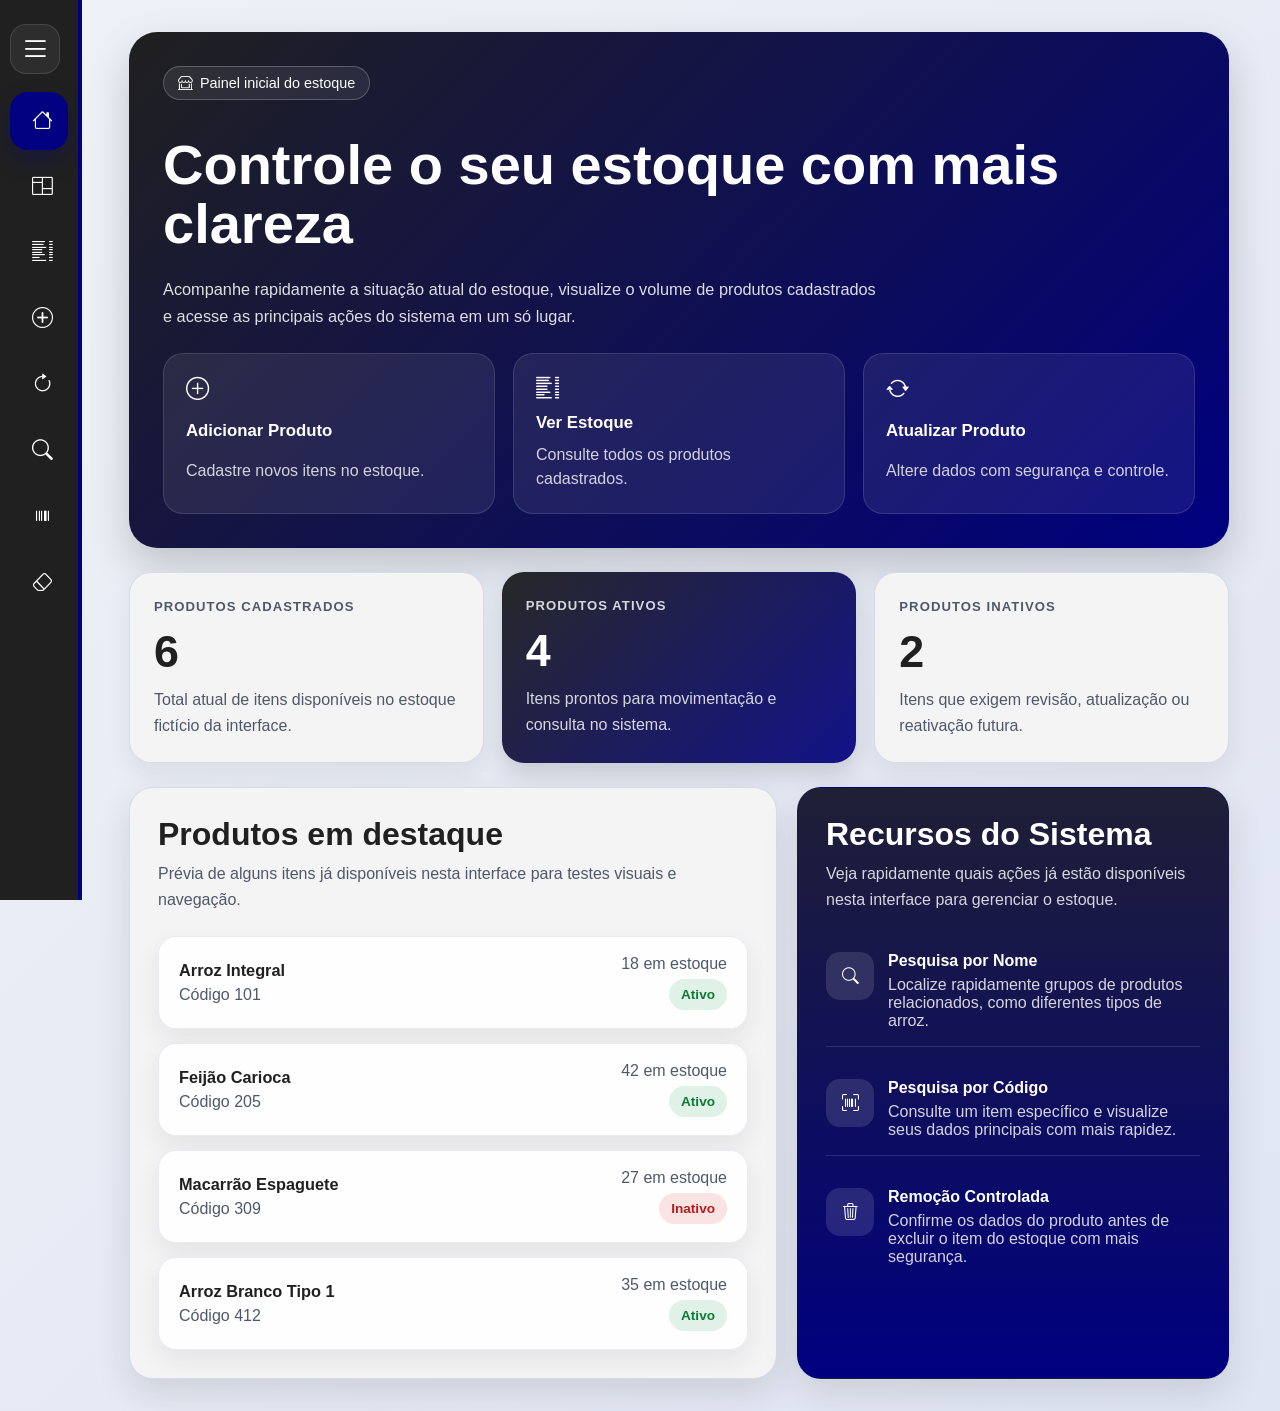
==== index.html @ 756fa9c1 "Update index.html" ====
﻿<!DOCTYPE html>
<html lang="pt-BR">
<head>
    <meta charset="UTF-8">
    <meta name="viewport" content="width=device-width, initial-scale=1.0">
    <title>Início</title>
    <link rel="stylesheet" href="styles/style.css">
    <link rel="stylesheet" href="https://cdn.jsdelivr.net/npm/bootstrap-icons@1.13.1/font/bootstrap-icons.min.css">
    <link rel="icon" type="image/x-icon" href="/images/super-favicon.png">
</head>
<body>
    <div id="menu-container"></div>

    <main class="conteudo-principal conteudo-principal--topo">
        <section class="pagina">
            <div class="home-hero card-gradiente-hero">
                <div class="home-hero__conteudo">
                    <span class="cabecalho-cadastro__tag home-hero__tag">
                        <i class="bi bi-shop-window"></i>
                        Painel inicial do estoque
                    </span>
                    <h1>Controle o seu estoque com mais clareza</h1>
                    <p>Acompanhe rapidamente a situação atual do estoque, visualize o volume de produtos cadastrados e acesse as principais ações do sistema em um só lugar.</p>

                    <div class="home-atalhos">
                        <a href="/pages/add_produto.html" class="home-atalho-card">
                            <i class="bi bi-plus-circle"></i>
                            <strong>Adicionar Produto</strong>
                            <span>Cadastre novos itens no estoque.</span>
                        </a>
                        <a href="/pages/listar_produto.html" class="home-atalho-card">
                            <i class="bi bi-list-columns"></i>
                            <strong>Ver Estoque</strong>
                            <span>Consulte todos os produtos cadastrados.</span>
                        </a>
                        <a href="/pages/atualizar_produto.html" class="home-atalho-card">
                            <i class="bi bi-arrow-repeat"></i>
                            <strong>Atualizar Produto</strong>
                            <span>Altere dados com segurança e controle.</span>
                        </a>
                    </div>
                </div>
            </div>

            <section class="home-resumo-grid grid-3">
                <article class="home-resumo-card card-branco card-branco--superficie">
                    <span class="home-resumo-card__rotulo card-label">Produtos cadastrados</span>
                    <strong id="home-total-produtos">0</strong>
                    <p>Total atual de itens disponíveis no estoque fictício da interface.</p>
                </article>
                <article class="home-resumo-card home-resumo-card--destaque card-gradiente">
                    <span class="home-resumo-card__rotulo card-label">Produtos ativos</span>
                    <strong id="home-total-ativos">0</strong>
                    <p>Itens prontos para movimentação e consulta no sistema.</p>
                </article>
                <article class="home-resumo-card card-branco card-branco--superficie">
                    <span class="home-resumo-card__rotulo card-label">Produtos inativos</span>
                    <strong id="home-total-inativos">0</strong>
                    <p>Itens que exigem revisão, atualização ou reativação futura.</p>
                </article>
            </section>

            <section class="home-paineis-grid">
                <section class="home-painel">
                    <div class="home-painel__topo">
                        <div>
                            <h2>Produtos em destaque</h2>
                            <p>Prévia de alguns itens já disponíveis nesta interface para testes visuais e navegação.</p>
                        </div>
                    </div>
                    <div class="home-lista-recentes" id="home-lista-recentes"></div>
                </section>

                <section class="home-painel home-painel--escuro">
                    <div class="home-painel__topo">
                        <div>
                            <h2>Recursos do Sistema</h2>
                            <p>Veja rapidamente quais ações já estão disponíveis nesta interface para gerenciar o estoque.</p>
                        </div>
                    </div>
                    <div class="home-etapas">
                        <article class="home-etapa-item">
                            <span><i class="bi bi-search"></i></span>
                            <div>
                                <strong>Pesquisa por Nome</strong>
                                <p>Localize rapidamente grupos de produtos relacionados, como diferentes tipos de arroz.</p>
                            </div>
                        </article>
                        <article class="home-etapa-item">
                            <span><i class="bi bi-upc-scan"></i></span>
                            <div>
                                <strong>Pesquisa por Código</strong>
                                <p>Consulte um item específico e visualize seus dados principais com mais rapidez.</p>
                            </div>
                        </article>
                        <article class="home-etapa-item">
                            <span><i class="bi bi-trash3"></i></span>
                            <div>
                                <strong>Remoção Controlada</strong>
                                <p>Confirme os dados do produto antes de excluir o item do estoque com mais segurança.</p>
                            </div>
                        </article>
                    </div>
                </section>
            </section>
        </section>
    </main>

    <script src="/menu/menu.js"></script>
    <script src="/script.js"></script>
</body>
</html>
---- styles/style.css ----
﻿:root {
    --fonte-base: Arial, Helvetica, sans-serif;
    --cor-texto: #202020;
    --cor-texto-suave: #4f586b;
    --cor-texto-forte: #111827;
    --cor-branca: #fff;
    --cor-menu: #202020;
    --cor-primaria: #000080;
    --cor-primaria-hover: #0000a0;
    --cor-superficie: #f4f4f4;
    --cor-borda-input: #c9cfdb;
    --cor-input-desabilitado: #eef1f7;
    --cor-texto-desabilitado: #7c8597;
    --cor-borda-desabilitada: #d8deea;
    --cor-borda-suave: rgba(0, 0, 128, 0.12);
    --cor-borda-media: rgba(0, 0, 128, 0.1);
    --cor-borda-card: rgba(0, 0, 128, 0.08);
    --cor-overlay-mobile: rgba(15, 23, 42, 0.46);
    --gradiente-principal: linear-gradient(135deg, #202020 0%, #000080 100%);
    --gradiente-secundario: linear-gradient(180deg, #f4f4f4 0%, #edf2fb 100%);
    --gradiente-card-escuro: linear-gradient(135deg, rgba(32, 32, 32, 0.96) 0%, rgba(0, 0, 128, 0.92) 100%);
    --gradiente-painel-escuro: linear-gradient(180deg, #1f1f35 0%, #000080 100%);
    --gradiente-perigo: linear-gradient(135deg, #7f1d1d 0%, #b91c1c 100%);
    --gradiente-sucesso: linear-gradient(135deg, #0f7a38 0%, #2f9e55 100%);
    --sombra-painel: 0 14px 35px rgba(32, 32, 32, 0.12);
    --sombra-card-suave: 0 10px 24px rgba(32, 32, 32, 0.08);
    --sombra-card-escuro: 0 12px 24px rgba(0, 0, 0, 0.14);
    --sombra-hero: 0 18px 40px rgba(0, 0, 0, 0.18);
    --raio-sm: 12px;
    --raio-md: 14px;
    --raio-lg: 18px;
    --raio-xl: 20px;
    --raio-2xl: 22px;
    --raio-3xl: 24px;
    --raio-hero: 28px;
    --raio-pill: 999px;
    --titulo-pagina: clamp(2rem, 4vw, 2.8rem);
    --titulo-secao: clamp(1.65rem, 3vw, 2.1rem);
    --titulo-card-md: 1.4rem;
    --titulo-card-sm: 1.35rem;
    --titulo-card-xs: 1.25rem;
    --titulo-card-xxs: 1.2rem;
    --menu-largura: 78px;
    --menu-largura-expandido: 292px;
    --menu-largura-mobile: 58px;
}
* {
    margin: 0;
    padding: 0;
    box-sizing: border-box;
    font-family: var(--fonte-base);
}
body {
    min-height: 100vh;
    overflow-x: hidden;
    background: linear-gradient(135deg, #eef1f7 0%, #dfe5f2 100%);
    color: var(--cor-texto);
}
img,
svg,
canvas { max-width: 100%; }
fieldset { border: none; }
label {
    font-size: 0.96rem;
    font-weight: 700;
    color: var(--cor-texto);
}
input,
select,
button {
    padding: 12px 14px;
    border-radius: var(--raio-sm);
    font-size: 0.98rem;
}
input,
select {
    border: 1px solid var(--cor-borda-input);
    background: var(--cor-branca);
    color: var(--cor-texto);
    transition: border-color 0.3s, box-shadow 0.3s, transform 0.3s;
}
input:focus,
select:focus {
    outline: none;
    border-color: var(--cor-primaria);
    box-shadow: 0 0 0 4px rgba(0, 0, 128, 0.12);
    transform: translateY(-1px);
}
button {
    border: none;
    background: var(--cor-primaria);
    color: var(--cor-branca);
    font-weight: 700;
    cursor: pointer;
    transition: 0.3s;
}
button:hover { background: var(--cor-primaria-hover); }
input::-webkit-outer-spin-button,
input::-webkit-inner-spin-button { -webkit-appearance: none; margin: 0; }
nav.menu-lateral {
    position: fixed;
    top: 0;
    left: 0;
    z-index: 10;
    width: var(--menu-largura);
    height: 100%;
    overflow: hidden;
    padding: 24px 10px;
    background: var(--cor-menu);
    box-shadow: 4px 0 0 var(--cor-primaria);
    transition: width 0.4s ease, padding 0.4s ease;
}
nav.menu-lateral.expandir { width: var(--menu-largura-expandido); }
.botao-expandir {
    display: grid;
    place-items: center;
    width: 50px;
    height: 50px;
    margin: 0 0 18px;
    padding: 0;
    border: 1px solid rgba(255, 255, 255, 0.12);
    border-radius: 16px;
    background: rgba(255, 255, 255, 0.06);
}
.botao-expandir > i {
    color: var(--cor-branca);
    font-size: 1.9rem;
    line-height: 1;
}
nav.menu-lateral .botao-expandir:hover {
    border-color: rgba(255, 255, 255, 0.24);
    background: rgba(0, 0, 128, 0.85);
    transform: translateY(-1px);
}
ul { height: calc(100% - 68px); list-style: none; }
ul li.item-menu {
    margin-bottom: 8px;
    border-radius: var(--raio-lg);
    transition: background-color 0.25s ease, transform 0.25s ease;
}
ul li.item-menu:hover,
ul li.ativo { background: var(--cor-primaria); }
ul li.ativo { box-shadow: 0 10px 22px rgba(0, 0, 128, 0.28); }
ul li.item-menu:hover { transform: translateX(2px); }
ul li.item-menu a {
    display: grid;
    grid-template-columns: 32px 1fr;
    align-items: center;
    column-gap: 14px;
    min-height: 58px;
    overflow: hidden;
    padding: 14px 16px;
    color: var(--cor-branca);
    text-decoration: none;
    font-size: 0.92rem;
}
ul li.item-menu a .icon {
    display: inline-flex;
    justify-content: center;
    align-items: center;
    width: 32px;
    min-width: 32px;
}
ul li.item-menu a .icon > i { font-size: 1.3rem; line-height: 1; }
ul li.item-menu a .txt-link {
    width: 0;
    overflow: hidden;
    white-space: nowrap;
    opacity: 0;
    transform: translateX(10px);
    pointer-events: none;
    transition: opacity 0.4s ease, transform 0.4s ease, width 0.4s ease;
}
nav.menu-lateral.expandir .txt-link {
    width: 100%;
    opacity: 1;
    transform: translateX(0);
    pointer-events: auto;
}
.conteudo-principal {
    display: flex;
    flex-direction: column;
    justify-content: center;
    align-items: center;
    min-height: 100vh;
    margin-left: var(--menu-largura);
    padding: 32px 24px;
    transition: margin-left 0.4s ease;
}
.conteudo-principal--topo { justify-content: flex-start; }
nav.menu-lateral.expandir ~ .conteudo-principal { margin-left: var(--menu-largura-expandido); }
.pagina {
    display: grid;
    gap: 24px;
    width: 100%;
    max-width: 1100px;
}
.painel,
.form-cadastro-produto,
.painel-estoque,
.painel-atualizacao,
.painel-pesquisa-codigo,
.painel-pesquisa-nome,
.painel-remocao-produto,
.home-painel,
.dashboard-painel {
    width: 100%;
    padding: 28px;
    border: 1px solid var(--cor-borda-suave);
    border-radius: var(--raio-2xl);
    background: var(--cor-superficie);
    box-shadow: var(--sombra-painel);
}
.painel--secundario,
.painel-atualizacao--secundario,
.painel-pesquisa-codigo--secundario,
.painel-pesquisa-nome--secundario,
.painel-remocao-produto--secundario,
.dashboard-painel--secundario { background: var(--gradiente-secundario); }
.painel__topo,
.painel-estoque__topo,
.painel-atualizacao__topo,
.home-painel__topo,
.dashboard-painel__topo { margin-bottom: 24px; }
.painel__topo,
.painel-estoque__topo,
.painel-atualizacao__topo {
    display: flex;
    justify-content: space-between;
    align-items: flex-start;
    gap: 20px;
}
.painel__topo p,
.painel-estoque__topo p,
.painel-atualizacao__topo p,
.home-painel__topo p,
.dashboard-painel__topo p,
.rodape-formulario__texto,
.estado-vazio p,
.dashboard-legenda-item p {
    color: var(--cor-texto-suave);
    line-height: 1.6;
}
.painel__topo p,
.painel-estoque__topo p,
.painel-atualizacao__topo p,
.cabecalho-cadastro p { max-width: 620px; }
.card-branco,
.card-gradiente { border-radius: var(--raio-lg); }
.card-branco {
    border: 1px solid var(--cor-borda-card);
    background: rgba(255, 255, 255, 0.88);
    box-shadow: var(--sombra-card-suave);
}
.card-branco--superficie {
    border-color: var(--cor-borda-media);
    background: var(--cor-superficie);
}
.card-gradiente {
    color: var(--cor-branca);
    background: var(--gradiente-card-escuro);
    box-shadow: var(--sombra-card-escuro);
}
.card-gradiente-hero {
    color: var(--cor-branca);
    background: var(--gradiente-principal);
    box-shadow: var(--sombra-hero);
}
.card-label { letter-spacing: 0.08em; text-transform: uppercase; }
.grid-stack { display: grid; gap: 24px; }
.grid-3 { display: grid; grid-template-columns: repeat(3, minmax(0, 1fr)); gap: 18px; }
.campo-coluna { display: flex; flex-direction: column; }
.campo-coluna--8 { gap: 8px; }
.campo-coluna--10 { gap: 10px; }
.icone-box { display: grid; place-items: center; color: var(--cor-branca); }
.status-produto {
    display: inline-flex;
    justify-content: center;
    align-items: center;
    padding: 8px 12px;
    border-radius: var(--raio-pill);
    background: rgba(0, 0, 128, 0.1);
    color: var(--cor-primaria);
    font-size: 0.85rem;
    font-weight: 700;
}
.status-produto--ativo { background: rgba(13, 148, 64, 0.12); color: #0f7a38; }
.status-produto--inativo { background: rgba(220, 38, 38, 0.12); color: #b91c1c; }
.estado-vazio {
    display: grid;
    justify-items: center;
    gap: 14px;
    margin-top: 24px;
    padding: 36px 24px;
    border: 2px dashed rgba(0, 0, 128, 0.16);
    border-radius: var(--raio-xl);
    background: linear-gradient(180deg, rgba(255, 255, 255, 0.8) 0%, rgba(238, 241, 247, 0.95) 100%);
    text-align: center;
}
.estado-vazio--compacto { margin-top: 0; }
.estado-vazio__icone {
    width: 76px;
    height: 76px;
    border-radius: var(--raio-3xl);
    background: var(--gradiente-principal);
    font-size: 2rem;
    box-shadow: 0 14px 26px rgba(0, 0, 0, 0.14);
}
.estado-vazio__icone--sucesso { background: var(--gradiente-sucesso); }
.estado-vazio h3 { font-size: var(--titulo-card-sm); }
.oculto { display: none !important; }
.home-hero { padding: 34px; border-radius: var(--raio-hero); }
.home-hero__conteudo,
.home-etapas,
.home-lista-recentes,
.resultado-busca-nome,
.lista-resultados-nome,
.dashboard-status-legenda,
.dashboard-lista,
.dashboard-atualizacoes-grid,
.dashboard-status-visual { display: grid; }
.home-hero__conteudo { gap: 22px; }
.home-hero__tag { width: fit-content; margin-bottom: 0; }
.home-hero h1 { font-size: clamp(2.2rem, 5vw, 3.5rem); line-height: 1.05; }
.home-hero p {
    max-width: 720px;
    color: rgba(255, 255, 255, 0.86);
    font-size: 1.02rem;
    line-height: 1.7;
}
.home-atalhos,
.home-resumo-grid,
.dashboard-indicadores-grid { display: grid; gap: 18px; }
.home-atalhos,
.home-resumo-grid { grid-template-columns: repeat(3, minmax(0, 1fr)); }
.dashboard-indicadores-grid { grid-template-columns: repeat(4, minmax(0, 1fr)); }
.home-atalho-card {
    display: grid;
    gap: 10px;
    padding: 22px;
    border: 1px solid rgba(255, 255, 255, 0.12);
    border-radius: var(--raio-xl);
    background: rgba(255, 255, 255, 0.08);
    color: var(--cor-branca);
    text-decoration: none;
    transition: transform 0.3s ease, background-color 0.3s ease, border-color 0.3s ease;
}
.home-atalho-card:hover {
    border-color: rgba(255, 255, 255, 0.22);
    background: rgba(255, 255, 255, 0.12);
    transform: translateY(-3px);
}
.home-atalho-card i { font-size: 1.45rem; }
.home-atalho-card strong { font-size: 1.05rem; }
.home-atalho-card span { color: rgba(255, 255, 255, 0.8); line-height: 1.5; }
.home-resumo-card,
.dashboard-indicador-card { padding: 24px; border-radius: var(--raio-2xl); }
.home-resumo-card__rotulo,
.dashboard-indicador-card__rotulo {
    display: inline-block;
    margin-bottom: 12px;
    font-size: 0.82rem;
    font-weight: 800;
    color: var(--cor-texto-suave);
}
.home-resumo-card--destaque :is(p, .home-resumo-card__rotulo),
.dashboard-indicador-card--destaque :is(p, .dashboard-indicador-card__rotulo) {
    color: rgba(255, 255, 255, 0.82);
}
.home-resumo-card strong,
.dashboard-indicador-card strong { display: block; margin-bottom: 10px; }
.home-resumo-card strong { font-size: clamp(2rem, 4vw, 2.8rem); }
.dashboard-indicador-card strong { font-size: clamp(1.8rem, 3vw, 2.5rem); }
.home-resumo-card p,
.dashboard-indicador-card p { color: var(--cor-texto-suave); line-height: 1.6; }
.home-paineis-grid,
.dashboard-grade-principal { display: grid; gap: 20px; }
.home-paineis-grid { grid-template-columns: minmax(0, 1.2fr) minmax(0, 0.8fr); }
.dashboard-grade-principal { grid-template-columns: minmax(0, 0.95fr) minmax(0, 1.05fr); }
.home-painel,
.dashboard-painel { border-color: var(--cor-borda-media); border-radius: var(--raio-3xl); }
.home-painel--escuro { background: var(--gradiente-painel-escuro); color: var(--cor-branca); }
.home-painel__topo h2,
.dashboard-painel__topo h2 { margin-bottom: 8px; }
.home-painel__topo h2 { font-size: clamp(1.5rem, 3vw, 2rem); }
.dashboard-painel__topo h2 { font-size: clamp(1.45rem, 3vw, 1.95rem); }
.home-painel--escuro .home-painel__topo p,
.home-etapa-item p { color: rgba(255, 255, 255, 0.82); }
.home-lista-recentes,
.resultado-busca-nome,
.lista-resultados-nome,
.dashboard-status-legenda,
.dashboard-lista,
.dashboard-atualizacoes-grid { gap: 14px; }
.home-etapas { gap: 16px; }
.dashboard-status-visual { justify-items: center; gap: 24px; }
.home-produto-item,
.dashboard-lista-item,
.dashboard-atualizacao-item {
    display: flex;
    justify-content: space-between;
    align-items: center;
    gap: 18px;
    padding: 18px 20px;
}
.home-produto-item__principal,
.home-produto-item__secundario,
.dashboard-lista-item__secundario,
.item-resultado-nome__coluna {
    display: flex;
    flex-direction: column;
}
.home-produto-item__principal,
.home-produto-item__secundario,
.item-resultado-nome__coluna { gap: 6px; }
.home-produto-item__principal strong { font-size: 1.02rem; }
.home-produto-item__principal span,
.home-produto-item__secundario span:first-child,
.dashboard-lista-item__principal p,
.dashboard-atualizacao-item p,
.dashboard-lista-item__secundario span,
.cabecalho-lista-nome,
.item-resultado-nome__rotulo { color: var(--cor-texto-suave); }
.home-produto-item__secundario,
.dashboard-lista-item__secundario { align-items: flex-end; }
.home-etapa-item {
    display: grid;
    grid-template-columns: 48px 1fr;
    gap: 14px;
    align-items: start;
    padding: 16px 0;
    border-bottom: 1px solid rgba(255, 255, 255, 0.12);
}
.home-etapa-item:last-child { padding-bottom: 0; border-bottom: none; }
.home-etapa-item span {
    display: grid;
    place-items: center;
    width: 48px;
    height: 48px;
    border-radius: var(--raio-md);
    background: rgba(255, 255, 255, 0.12);
    font-size: 1.05rem;
    font-weight: 800;
}
.home-etapa-item strong { display: block; margin-bottom: 6px; }
.cabecalho-cadastro {
    padding: 28px;
    border-radius: var(--raio-2xl);
}
.cabecalho-cadastro__tag {
    display: inline-flex;
    align-items: center;
    gap: 8px;
    margin-bottom: 14px;
    padding: 8px 14px;
    border: 1px solid rgba(255, 255, 255, 0.22);
    border-radius: var(--raio-pill);
    background: rgba(255, 255, 255, 0.08);
    font-size: 0.9rem;
}
.cabecalho-cadastro h1 {
    margin-bottom: 10px;
    font-size: var(--titulo-pagina);
}
.cabecalho-cadastro p {
    color: rgba(255, 255, 255, 0.84);
    line-height: 1.6;
}
.grade-formulario {
    display: grid;
    grid-template-columns: repeat(2, minmax(0, 1fr));
    gap: 18px;
}
.campo-formulario--grande,
.campo-atualizacao--grande,
.card-detalhe--grande,
.detalhe-codigo-card--grande,
.detalhe-remocao-card--grande { grid-column: span 2; }
.rodape-formulario {
    display: flex;
    justify-content: space-between;
    align-items: center;
    gap: 18px;
    margin-top: 24px;
    padding-top: 20px;
    border-top: 1px solid rgba(0, 0, 128, 0.12);
}
.rodape-formulario__texto { max-width: 440px; line-height: 1.5; }
.botao-principal {
    display: inline-flex;
    justify-content: center;
    align-items: center;
    gap: 10px;
    min-width: 220px;
    box-shadow: 0 10px 24px rgba(0, 0, 128, 0.22);
}
.botao-principal:hover {
    box-shadow: 0 14px 28px rgba(0, 0, 128, 0.26);
    transform: translateY(-2px);
}
.botao-principal--perigo {
    background: var(--gradiente-perigo);
    box-shadow: 0 14px 30px rgba(185, 28, 28, 0.28);
}
.botao-principal--perigo:hover { box-shadow: 0 18px 34px rgba(185, 28, 28, 0.34); }
.busca-produto-form {
    display: grid;
    grid-template-columns: minmax(0, 1fr) auto;
    gap: 18px;
    align-items: end;
}
.campo-busca__controle {
    display: grid;
    grid-template-columns: 24px 1fr;
    align-items: center;
    gap: 12px;
    padding: 0 14px;
    border: 1px solid var(--cor-borda-input);
    border-radius: var(--raio-md);
    background: var(--cor-branca);
    transition: border-color 0.3s ease, box-shadow 0.3s ease;
}
.campo-busca__controle:focus-within {
    border-color: var(--cor-primaria);
    box-shadow: 0 0 0 4px rgba(0, 0, 128, 0.12);
}
.campo-busca__controle i { color: var(--cor-primaria); font-size: 1.1rem; }
.campo-busca__controle input { border: none; background: transparent; box-shadow: none; }
.campo-busca__controle input:focus { box-shadow: none; transform: none; }
.botao-busca { min-width: 210px; }
.resumo-produto-selecionado {
    gap: 16px;
    margin-bottom: 24px;
}
.resumo-produto-selecionado__item { padding: 18px; }
.resumo-produto-selecionado__item strong { font-size: var(--titulo-card-sm); font-weight: 700; }
.campo-atualizacao,
.card-detalhe,
.detalhe-codigo-card,
.detalhe-remocao-card {
    display: flex;
    flex-direction: column;
    gap: 10px;
    padding: 18px;
}
.campo-atualizacao {
    border: 1px solid rgba(0, 0, 128, 0.08);
    border-radius: var(--raio-lg);
    background: rgba(255, 255, 255, 0.72);
    transition: border-color 0.3s ease, box-shadow 0.3s ease, transform 0.3s ease;
}
.card-detalhe,
.detalhe-codigo-card,
.detalhe-remocao-card { padding: 20px; }
.campo-atualizacao--ativo {
    border-color: rgba(0, 0, 128, 0.3);
    box-shadow: 0 12px 26px rgba(0, 0, 128, 0.08);
    transform: translateY(-1px);
}
.campo-atualizacao__cabecalho {
    display: flex;
    justify-content: space-between;
    align-items: center;
    gap: 14px;
}
.controle-edicao {
    display: inline-flex;
    align-items: center;
    gap: 8px;
    color: var(--cor-texto-suave);
    font-size: 0.88rem;
    font-weight: 700;
    cursor: pointer;
    user-select: none;
}
.controle-edicao input {
    width: 18px;
    height: 18px;
    accent-color: var(--cor-primaria);
}
.campo-atualizacao input:disabled,
.campo-atualizacao select:disabled {
    border-color: var(--cor-borda-desabilitada);
    background: var(--cor-input-desabilitado);
    color: var(--cor-texto-desabilitado);
    cursor: not-allowed;
}
.painel-estoque__topo h2 { margin-bottom: 8px; }
.titulo-secao-estoque {
    display: inline-flex;
    align-items: center;
    gap: 12px;
    color: var(--cor-texto-forte);
    font-size: var(--titulo-secao);
    font-weight: 800;
    letter-spacing: -0.03em;
    line-height: 1.1;
}
.titulo-secao-estoque::before {
    content: "";
    width: 6px;
    height: 34px;
    border-radius: var(--raio-pill);
    background: linear-gradient(180deg, #000080 0%, #202020 100%);
    box-shadow: 0 8px 18px rgba(0, 0, 128, 0.22);
}
.resumo-estoque {
    display: flex;
    flex-wrap: wrap;
    gap: 14px;
}
.resumo-card {
    min-width: 150px;
    padding: 16px 18px;
    border-radius: var(--raio-lg);
    color: var(--cor-branca);
}
.resumo-card--claro {
    min-width: 180px;
    border: 1px solid var(--cor-borda-media);
    background: rgba(255, 255, 255, 0.82);
    box-shadow: var(--sombra-card-suave);
}
.resumo-card__rotulo {
    display: block;
    margin-bottom: 8px;
    color: rgba(255, 255, 255, 0.72);
    font-size: 0.8rem;
}
.resumo-card strong { font-size: var(--titulo-card-md); font-weight: 700; }
.tabela-estoque__wrapper {
    overflow-x: auto;
    border: 1px solid var(--cor-borda-media);
    border-radius: var(--raio-lg);
    background: var(--cor-branca);
}
.tabela-estoque {
    width: 100%;
    min-width: 760px;
    border-collapse: collapse;
}
.tabela-estoque thead { background: var(--cor-menu); color: var(--cor-branca); }
.tabela-estoque th,
.tabela-estoque td {
    padding: 16px 18px;
    border-bottom: 1px solid #e4e8f0;
    text-align: left;
}
.tabela-estoque th {
    font-size: 0.84rem;
    text-transform: uppercase;
    letter-spacing: 0.05em;
}
.tabela-estoque tbody tr:hover { background: #f3f6ff; }
.detalhe-codigo-card__rotulo,
.detalhe-remocao-card__rotulo {
    color: var(--cor-texto-suave);
    font-size: 0.84rem;
}
.detalhe-codigo-card strong,
.detalhe-codigo-card .status-produto {
    color: var(--cor-texto);
    font-size: var(--titulo-card-xs);
    font-weight: 700;
}
.detalhe-remocao-card strong,
.detalhe-remocao-card .status-produto {
    color: var(--cor-texto);
    font-size: var(--titulo-card-xxs);
    font-weight: 700;
}
.cabecalho-lista-nome,
.item-resultado-nome {
    display: grid;
    grid-template-columns: 120px minmax(0, 2fr) 150px 140px;
    align-items: center;
    gap: 18px;
}
.cabecalho-lista-nome {
    padding: 0 20px;
    font-size: 0.82rem;
    font-weight: 800;
}
.item-resultado-nome { padding: 20px; }
.item-resultado-nome__coluna { min-width: 0; }
.item-resultado-nome__rotulo { display: none; font-size: 0.78rem; font-weight: 800; }
.item-resultado-nome strong { color: var(--cor-texto); font-size: 1.05rem; }
.item-resultado-nome__coluna--nome strong { white-space: normal; line-height: 1.35; }
.alerta-remocao {
    display: grid;
    grid-template-columns: 52px 1fr;
    gap: 16px;
    align-items: start;
    padding: 20px;
    border: 1px solid rgba(185, 28, 28, 0.16);
    border-radius: var(--raio-xl);
    background: rgba(255, 245, 245, 0.95);
    color: #5b2730;
}
.alerta-remocao__icone {
    display: grid;
    place-items: center;
    width: 52px;
    height: 52px;
    border-radius: 16px;
    background: var(--gradiente-principal);
    font-size: 1.2rem;
}
.alerta-remocao strong { display: block; margin-bottom: 6px; font-size: 1rem; }
.dashboard-status-visual { width: 100%; }
.dashboard-status-anel {
    display: grid;
    place-items: center;
    width: 250px;
    height: 250px;
    border-radius: 50%;
    background: conic-gradient(#000080 0deg 240deg, #b91c1c 240deg 360deg);
    box-shadow: inset 0 0 0 16px rgba(255, 255, 255, 0.45);
}
.dashboard-status-anel__centro {
    display: grid;
    place-items: center;
    width: 150px;
    height: 150px;
    border-radius: 50%;
    background: var(--cor-superficie);
    box-shadow: 0 10px 24px rgba(32, 32, 32, 0.12);
    text-align: center;
}
.dashboard-status-anel__centro strong { font-size: 2.5rem; line-height: 1; }
.dashboard-status-anel__centro span { color: var(--cor-texto-suave); }
.dashboard-legenda-item {
    display: grid;
    grid-template-columns: 18px 1fr;
    gap: 12px;
    align-items: start;
    padding: 14px 16px;
    border: 1px solid rgba(0, 0, 128, 0.08);
    border-radius: 16px;
    background: rgba(255, 255, 255, 0.75);
}
.dashboard-legenda-item__cor {
    width: 18px;
    height: 18px;
    margin-top: 3px;
    border-radius: var(--raio-pill);
}
.dashboard-legenda-item__cor--ativo { background: var(--cor-primaria); }
.dashboard-legenda-item__cor--inativo { background: #b91c1c; }
.dashboard-lista-item__principal {
    display: flex;
    align-items: center;
    gap: 14px;
}
.dashboard-lista-item__indice {
    display: grid;
    place-items: center;
    width: 42px;
    height: 42px;
    border-radius: var(--raio-md);
    background: var(--gradiente-principal);
    font-weight: 800;
}
.dashboard-lista-item__secundario { gap: 4px; }
@media (max-width: 1024px) {
    .conteudo-principal { padding: 28px 20px; }
    .pagina{ max-width: 100%; }
    .home-paineis-grid,
    .dashboard-grade-principal { grid-template-columns: 1fr; }
    .dashboard-indicadores-grid { grid-template-columns: repeat(2, minmax(0, 1fr)); }
}
@media (max-width: 768px) {
    .conteudo-principal { padding: 24px 18px; }
    .home-hero,
    .painel,
    .form-cadastro-produto,
    .painel-estoque,
    .painel-atualizacao,
    .painel-pesquisa-codigo,
    .painel-pesquisa-nome,
    .painel-remocao-produto,
    .home-painel,
    .dashboard-painel { padding: 22px; }
    .painel__topo,
    .painel-estoque__topo,
    .painel-atualizacao__topo,
    .rodape-formulario,
    .campo-atualizacao__cabecalho,
    .home-produto-item,
    .dashboard-lista-item,
    .dashboard-atualizacao-item {
        flex-direction: column;
        align-items: flex-start;
    }
    .home-atalhos,
    .home-resumo-grid,
    .home-paineis-grid,
    .grid-3,
    .grade-formulario,
    .busca-produto-form,
    .item-resultado-nome,
    .empilha-md { grid-template-columns: 1fr; }
    .campo-formulario--grande,
    .campo-atualizacao--grande,
    .card-detalhe--grande,
    .detalhe-codigo-card--grande,
    .detalhe-remocao-card--grande,
    .span-1-md { grid-column: span 1; }
    .botao-principal,
    .botao-busca { width: 100%; min-width: 0; }
    .resumo-card { flex: 1 1 180px; }
    .cabecalho-lista-nome { display: none; }
    .item-resultado-nome__rotulo { display: inline-block; }
    .alerta-remocao,
    .dashboard-indicadores-grid { grid-template-columns: 1fr; }
    .home-produto-item__secundario,
    .dashboard-lista-item__secundario { align-items: flex-start; }
    .dashboard-status-anel { width: 210px; height: 210px; }
    .dashboard-status-anel__centro { width: 132px; height: 132px; }
}
@media (max-width: 640px) {
    #menu-container::after {
        content: "";
        position: fixed;
        inset: 0;
        z-index: 10;
        background: var(--cor-overlay-mobile);
        opacity: 0;
        pointer-events: none;
        transition: opacity 0.3s ease;
    }
    body.menu-mobile-aberto { overflow: hidden; }
    body.menu-mobile-aberto #menu-container::after { opacity: 1; pointer-events: auto; }
    nav.menu-lateral {
        top: 14px;
        left: 14px;
        z-index: 11;
        width: var(--menu-largura-mobile);
        height: var(--menu-largura-mobile);
        min-height: 0;
        overflow: visible;
        padding: 0;
        background: transparent;
        box-shadow: none;
        transition: none;
    }
    nav.menu-lateral ul { display: none; }
    nav.menu-lateral.expandir {
        top: 0;
        left: 0;
        width: 100vw;
        height: 100vh;
        overflow-y: auto;
        padding: 88px 16px 24px;
        background: var(--cor-menu);
        box-shadow: 4px 0 0 var(--cor-primaria);
    }
    nav.menu-lateral.expandir ul { display: block; height: auto; }
    nav.menu-lateral.expandir ul li.item-menu a {
        min-height: 60px;
        padding: 16px 18px;
    }
    nav.menu-lateral.expandir ul li.item-menu a .txt-link {
        width: 100%;
        opacity: 1;
        transform: translateX(0);
        pointer-events: auto;
    }
    .conteudo-principal,
    nav.menu-lateral.expandir ~ .conteudo-principal { margin-left: 0; }
    .conteudo-principal { padding-top: 86px; }
    .botao-expandir {
        position: fixed;
        top: 14px;
        left: 14px;
        z-index: 12;
        width: var(--menu-largura-mobile);
        height: var(--menu-largura-mobile);
        margin: 0;
        box-shadow: 0 12px 28px rgba(15, 23, 42, 0.28);
    }
    nav.menu-lateral.expandir .botao-expandir {
        position: absolute;
        top: 16px;
        left: 16px;
    }
    .titulo-secao-estoque { font-size: 1.45rem; }
    .titulo-secao-estoque::before { height: 28px; }
    .resumo-card { width: 100%; min-width: 0; }
    .estado-vazio { padding: 28px 18px; }
    .campo-busca__controle { padding: 0 12px; }
    .resumo-produto-selecionado__item,
    .campo-atualizacao,
    .card-detalhe,
    .detalhe-codigo-card,
    .detalhe-remocao-card,
    .item-resultado-nome,
    .dashboard-legenda-item { padding: 16px; }
    .resultado-busca-nome,
    .lista-resultados-nome { gap: 12px; }
    .item-resultado-nome strong { font-size: 1rem; }
    .dashboard-status-anel { width: min(210px, 72vw); height: min(210px, 72vw); }
    .dashboard-status-anel__centro { width: min(132px, 46vw); height: min(132px, 46vw); }
    .dashboard-status-anel__centro strong { font-size: 2rem; }
}
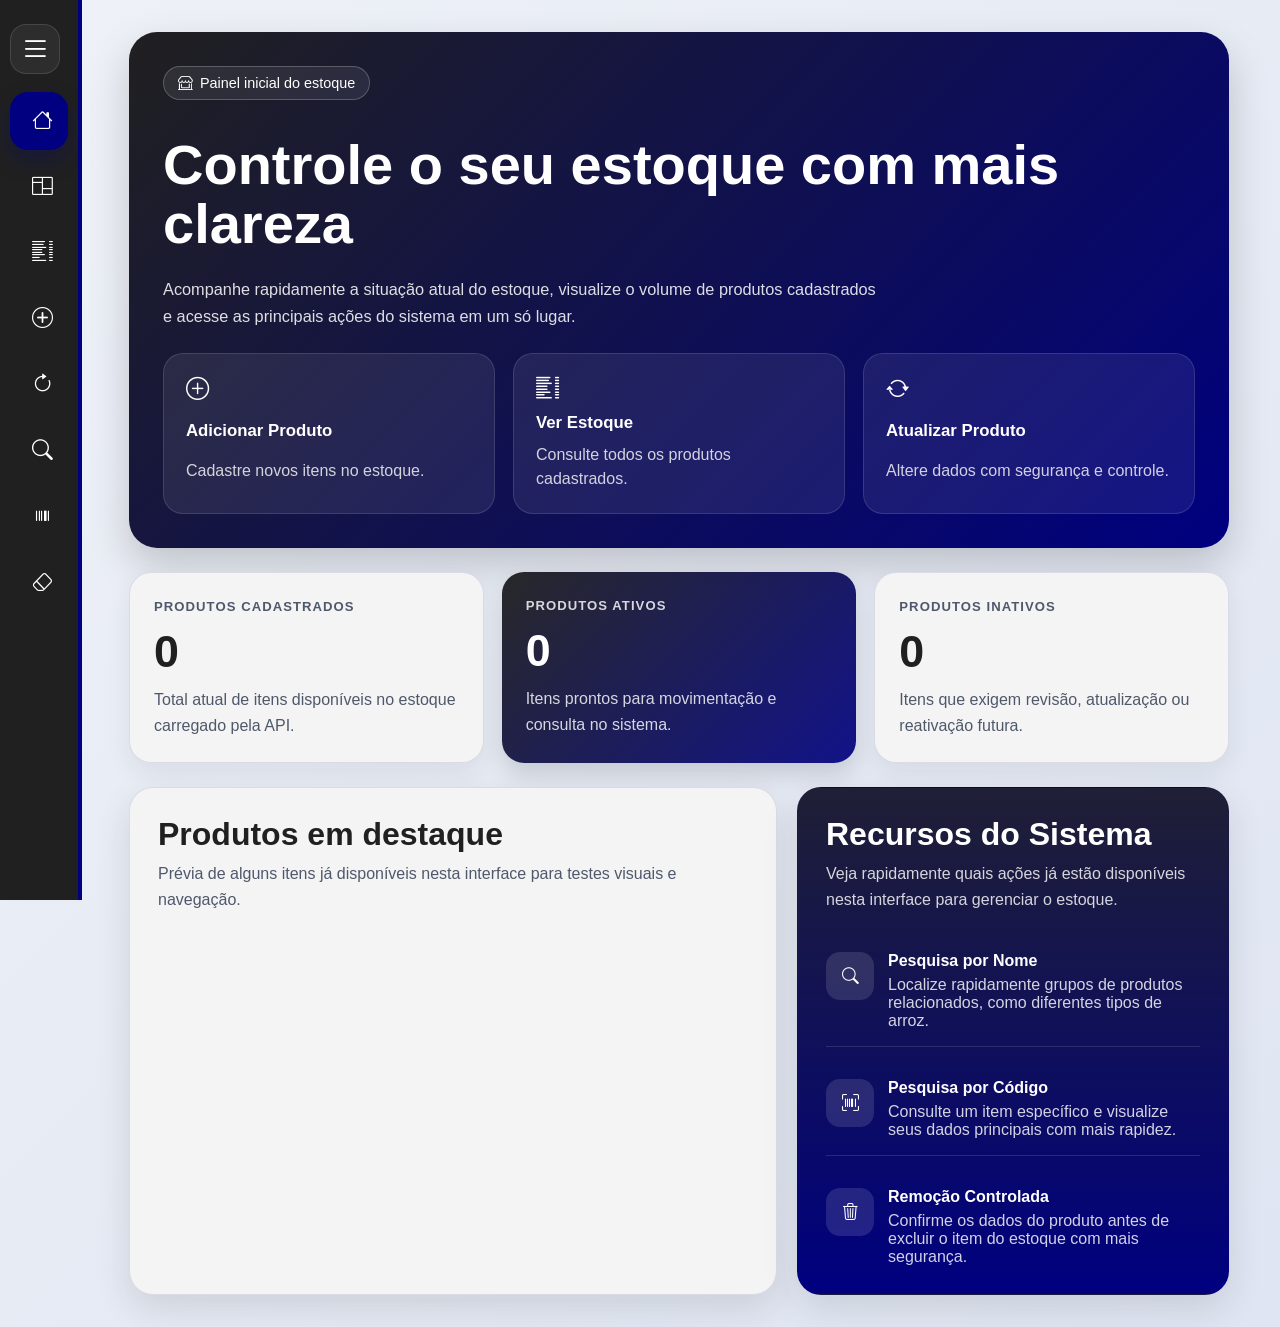
==== commit 401fda6b: "Criação da API." ====
--- a/index.html
+++ b/index.html
@@ -4,9 +4,9 @@
     <meta charset="UTF-8">
     <meta name="viewport" content="width=device-width, initial-scale=1.0">
     <title>Início</title>
-    <link rel="stylesheet" href="styles/style.css">
+    <link rel="stylesheet" href="./styles/style.css">
     <link rel="stylesheet" href="https://cdn.jsdelivr.net/npm/bootstrap-icons@1.13.1/font/bootstrap-icons.min.css">
-    <link rel="icon" type="image/x-icon" href="/images/super-favicon.png">
+    <link rel="icon" type="image/x-icon" href="./images/super-favicon.png">
 </head>
 <body>
     <div id="menu-container"></div>
@@ -23,17 +23,17 @@
                     <p>Acompanhe rapidamente a situação atual do estoque, visualize o volume de produtos cadastrados e acesse as principais ações do sistema em um só lugar.</p>
 
                     <div class="home-atalhos">
-                        <a href="/pages/add_produto.html" class="home-atalho-card">
+                        <a href="./pages/add_produto.html" class="home-atalho-card">
                             <i class="bi bi-plus-circle"></i>
                             <strong>Adicionar Produto</strong>
                             <span>Cadastre novos itens no estoque.</span>
                         </a>
-                        <a href="/pages/listar_produto.html" class="home-atalho-card">
+                        <a href="./pages/listar_produto.html" class="home-atalho-card">
                             <i class="bi bi-list-columns"></i>
                             <strong>Ver Estoque</strong>
                             <span>Consulte todos os produtos cadastrados.</span>
                         </a>
-                        <a href="/pages/atualizar_produto.html" class="home-atalho-card">
+                        <a href="./pages/atualizar_produto.html" class="home-atalho-card">
                             <i class="bi bi-arrow-repeat"></i>
                             <strong>Atualizar Produto</strong>
                             <span>Altere dados com segurança e controle.</span>
@@ -46,7 +46,7 @@
                 <article class="home-resumo-card card-branco card-branco--superficie">
                     <span class="home-resumo-card__rotulo card-label">Produtos cadastrados</span>
                     <strong id="home-total-produtos">0</strong>
-                    <p>Total atual de itens disponíveis no estoque fictício da interface.</p>
+                    <p>Total atual de itens disponíveis no estoque carregado pela API.</p>
                 </article>
                 <article class="home-resumo-card home-resumo-card--destaque card-gradiente">
                     <span class="home-resumo-card__rotulo card-label">Produtos ativos</span>
@@ -106,7 +106,7 @@
         </section>
     </main>
 
-    <script src="/menu/menu.js"></script>
-    <script src="/script.js"></script>
+    <script src="./menu/menu.js"></script>
+    <script src="./script.js"></script>
 </body>
 </html>
--- a/styles/style.css
+++ b/styles/style.css
@@ -86,6 +86,53 @@
     box-shadow: 0 0 0 4px rgba(0, 0, 128, 0.12);
     transform: translateY(-1px);
 }
+.campo-moeda {
+    display: flex;
+    align-items: center;
+    gap: 10px;
+    padding: 0 14px;
+    border: 1px solid var(--cor-borda-input);
+    border-radius: var(--raio-sm);
+    background: var(--cor-branca);
+    transition: border-color 0.3s, box-shadow 0.3s, transform 0.3s, background-color 0.3s;
+}
+.campo-moeda:focus-within {
+    border-color: var(--cor-primaria);
+    box-shadow: 0 0 0 4px rgba(0, 0, 128, 0.12);
+    transform: translateY(-1px);
+}
+.campo-moeda__prefixo {
+    color: var(--cor-primaria);
+    font-weight: 800;
+    white-space: nowrap;
+}
+.campo-moeda__input {
+    flex: 1;
+    padding: 12px 0;
+    border: none;
+    background: transparent;
+    box-shadow: none;
+}
+.campo-moeda__input:focus {
+    box-shadow: none;
+    transform: none;
+}
+.campo-moeda__input::placeholder {
+    color: var(--cor-texto-suave);
+}
+.campo-moeda--desabilitado {
+    border-color: var(--cor-borda-desabilitada);
+    background: var(--cor-input-desabilitado);
+}
+.campo-moeda--desabilitado .campo-moeda__prefixo,
+.campo-moeda--desabilitado .campo-moeda__input {
+    color: var(--cor-texto-desabilitado);
+}
+.campo-moeda--desabilitado:focus-within {
+    border-color: var(--cor-borda-desabilitada);
+    box-shadow: none;
+    transform: none;
+}
 button {
     border: none;
     background: var(--cor-primaria);
@@ -620,6 +667,13 @@
     border: 1px solid var(--cor-borda-media);
     background: rgba(255, 255, 255, 0.82);
     box-shadow: var(--sombra-card-suave);
+    color: var(--cor-texto-forte);
+}
+.resumo-card--claro .resumo-card__rotulo {
+    color: var(--cor-texto-suave);
+}
+.resumo-card--claro strong {
+    color: var(--cor-texto-forte);
 }
 .resumo-card__rotulo {
     display: block;
@@ -633,6 +687,10 @@
     border: 1px solid var(--cor-borda-media);
     border-radius: var(--raio-lg);
     background: var(--cor-branca);
+}
+.lista-produtos-mobile {
+    display: none;
+    gap: 14px;
 }
 .tabela-estoque {
     width: 100%;
@@ -762,6 +820,73 @@
     font-weight: 800;
 }
 .dashboard-lista-item__secundario { gap: 4px; }
+.produto-mobile-card {
+    border: 1px solid var(--cor-borda-media);
+    border-radius: var(--raio-lg);
+    background: var(--cor-branca);
+    box-shadow: var(--sombra-card-suave);
+    overflow: hidden;
+}
+.produto-mobile-card summary {
+    list-style: none;
+}
+.produto-mobile-card summary::-webkit-details-marker {
+    display: none;
+}
+.produto-mobile-card__resumo {
+    display: flex;
+    justify-content: space-between;
+    align-items: center;
+    gap: 16px;
+    padding: 18px;
+    cursor: pointer;
+}
+.produto-mobile-card__principal {
+    display: flex;
+    flex-direction: column;
+    gap: 6px;
+    min-width: 0;
+}
+.produto-mobile-card__principal strong {
+    color: var(--cor-texto);
+    font-size: 1rem;
+    line-height: 1.35;
+}
+.produto-mobile-card__principal span {
+    color: var(--cor-texto-suave);
+    font-size: 0.92rem;
+}
+.produto-mobile-card__resumo-lateral {
+    display: flex;
+    align-items: center;
+    gap: 10px;
+    flex-shrink: 0;
+}
+.produto-mobile-card__icone {
+    color: var(--cor-primaria);
+    font-size: 1rem;
+    transition: transform 0.3s ease;
+}
+.produto-mobile-card[open] .produto-mobile-card__icone {
+    transform: rotate(180deg);
+}
+.produto-mobile-card__detalhes {
+    display: grid;
+    gap: 12px;
+    padding: 0 18px 18px;
+    border-top: 1px solid #e4e8f0;
+}
+.produto-mobile-card__linha {
+    display: flex;
+    justify-content: space-between;
+    align-items: center;
+    gap: 16px;
+    padding-top: 14px;
+}
+.produto-mobile-card__rotulo {
+    color: var(--cor-texto-suave);
+    font-size: 0.74rem;
+}
 @media (max-width: 1024px) {
     .conteudo-principal { padding: 28px 20px; }
     .pagina{ max-width: 100%; }
@@ -902,4 +1027,18 @@
     .dashboard-status-anel { width: min(210px, 72vw); height: min(210px, 72vw); }
     .dashboard-status-anel__centro { width: min(132px, 46vw); height: min(132px, 46vw); }
     .dashboard-status-anel__centro strong { font-size: 2rem; }
-}
+    .tabela-estoque__wrapper { display: none; }
+    .lista-produtos-mobile { display: grid; }
+    .produto-mobile-card__resumo,
+    .produto-mobile-card__detalhes { padding-left: 16px; padding-right: 16px; }
+    .produto-mobile-card__detalhes { padding-bottom: 16px; }
+    .produto-mobile-card__linha {
+        align-items: flex-start;
+        flex-direction: column;
+        gap: 6px;
+    }
+    .produto-mobile-card__resumo-lateral {
+        flex-direction: column;
+        align-items: flex-end;
+    }
+}
